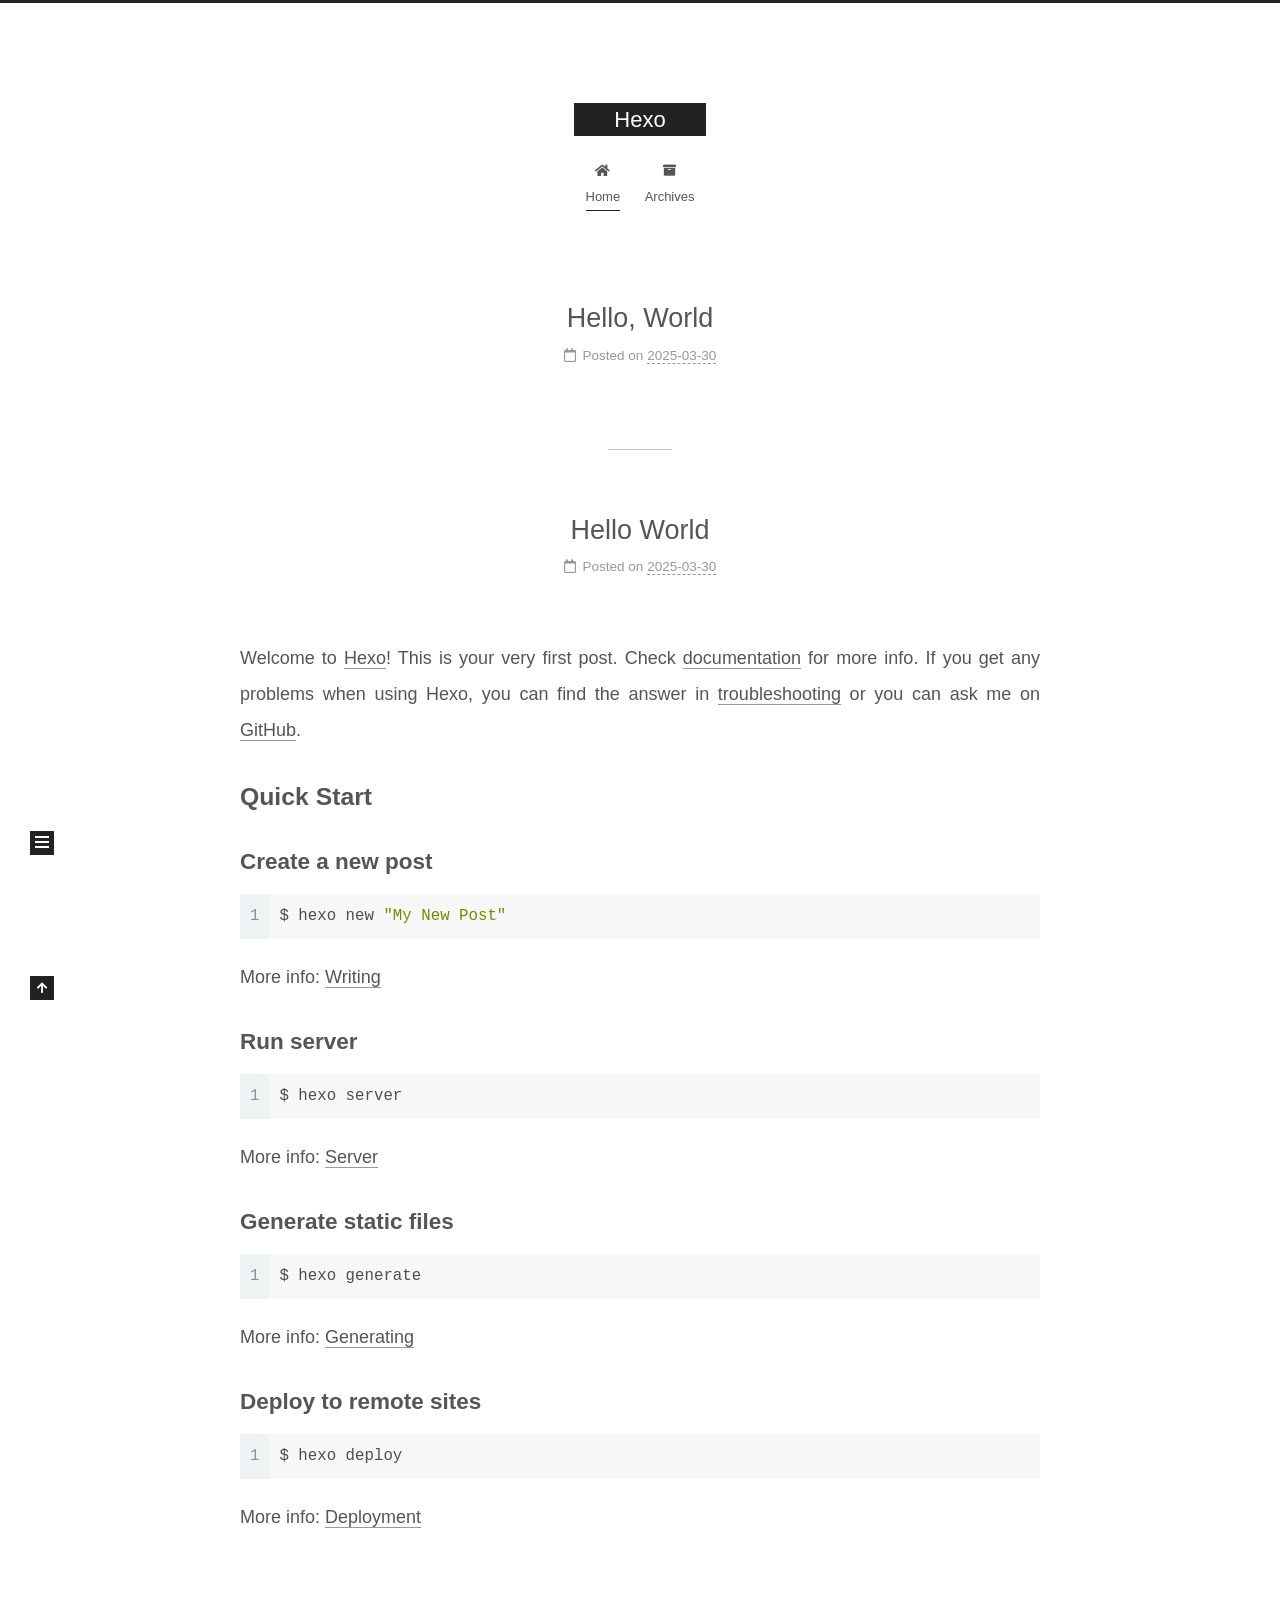
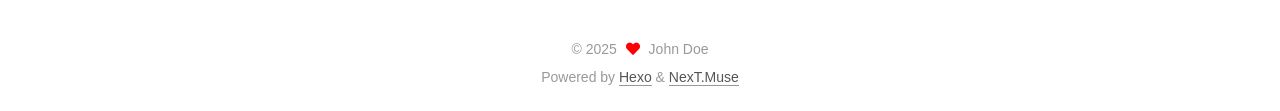
==== index.html @ 9339f8c7 "Site updated: 2025-03-30 21:09:48" ====
<!DOCTYPE html>
<html lang="en">
<head>
  <meta charset="UTF-8">
<meta name="viewport" content="width=device-width, initial-scale=1, maximum-scale=2">
<meta name="theme-color" content="#222">
<meta name="generator" content="Hexo 7.3.0">
  <link rel="apple-touch-icon" sizes="180x180" href="/images/apple-touch-icon-next.png">
  <link rel="icon" type="image/png" sizes="32x32" href="/images/favicon-32x32-next.png">
  <link rel="icon" type="image/png" sizes="16x16" href="/images/favicon-16x16-next.png">
  <link rel="mask-icon" href="/images/logo.svg" color="#222">

<link rel="stylesheet" href="/css/main.css">


<link rel="stylesheet" href="/lib/font-awesome/css/all.min.css">

<script id="hexo-configurations">
    var NexT = window.NexT || {};
    var CONFIG = {"hostname":"example.com","root":"/","scheme":"Muse","version":"7.8.0","exturl":false,"sidebar":{"position":"left","display":"post","padding":18,"offset":12,"onmobile":false},"copycode":{"enable":false,"show_result":false,"style":null},"back2top":{"enable":true,"sidebar":false,"scrollpercent":false},"bookmark":{"enable":false,"color":"#222","save":"auto"},"fancybox":false,"mediumzoom":false,"lazyload":false,"pangu":false,"comments":{"style":"tabs","active":null,"storage":true,"lazyload":false,"nav":null},"algolia":{"hits":{"per_page":10},"labels":{"input_placeholder":"Search for Posts","hits_empty":"We didn't find any results for the search: ${query}","hits_stats":"${hits} results found in ${time} ms"}},"localsearch":{"enable":false,"trigger":"auto","top_n_per_article":1,"unescape":false,"preload":false},"motion":{"enable":true,"async":false,"transition":{"post_block":"fadeIn","post_header":"slideDownIn","post_body":"slideDownIn","coll_header":"slideLeftIn","sidebar":"slideUpIn"}}};
  </script>

  <meta property="og:type" content="website">
<meta property="og:title" content="Hexo">
<meta property="og:url" content="http://example.com/index.html">
<meta property="og:site_name" content="Hexo">
<meta property="og:locale" content="en_US">
<meta property="article:author" content="John Doe">
<meta name="twitter:card" content="summary">

<link rel="canonical" href="http://example.com/">


<script id="page-configurations">
  // https://hexo.io/docs/variables.html
  CONFIG.page = {
    sidebar: "",
    isHome : true,
    isPost : false,
    lang   : 'en'
  };
</script>

  <title>Hexo</title>
  






  <noscript>
  <style>
  .use-motion .brand,
  .use-motion .menu-item,
  .sidebar-inner,
  .use-motion .post-block,
  .use-motion .pagination,
  .use-motion .comments,
  .use-motion .post-header,
  .use-motion .post-body,
  .use-motion .collection-header { opacity: initial; }

  .use-motion .site-title,
  .use-motion .site-subtitle {
    opacity: initial;
    top: initial;
  }

  .use-motion .logo-line-before i { left: initial; }
  .use-motion .logo-line-after i { right: initial; }
  </style>
</noscript>

</head>

<body itemscope itemtype="http://schema.org/WebPage">
  <div class="container use-motion">
    <div class="headband"></div>

    <header class="header" itemscope itemtype="http://schema.org/WPHeader">
      <div class="header-inner"><div class="site-brand-container">
  <div class="site-nav-toggle">
    <div class="toggle" aria-label="Toggle navigation bar">
      <span class="toggle-line toggle-line-first"></span>
      <span class="toggle-line toggle-line-middle"></span>
      <span class="toggle-line toggle-line-last"></span>
    </div>
  </div>

  <div class="site-meta">

    <a href="/" class="brand" rel="start">
      <span class="logo-line-before"><i></i></span>
      <h1 class="site-title">Hexo</h1>
      <span class="logo-line-after"><i></i></span>
    </a>
  </div>

  <div class="site-nav-right">
    <div class="toggle popup-trigger">
    </div>
  </div>
</div>




<nav class="site-nav">
  <ul id="menu" class="main-menu menu">
        <li class="menu-item menu-item-home">

    <a href="/" rel="section"><i class="fa fa-home fa-fw"></i>Home</a>

  </li>
        <li class="menu-item menu-item-archives">

    <a href="/archives/" rel="section"><i class="fa fa-archive fa-fw"></i>Archives</a>

  </li>
  </ul>
</nav>




</div>
    </header>

    
  <div class="back-to-top">
    <i class="fa fa-arrow-up"></i>
    <span>0%</span>
  </div>


    <main class="main">
      <div class="main-inner">
        <div class="content-wrap">
          

          <div class="content index posts-expand">
            
      
  
  
  <article itemscope itemtype="http://schema.org/Article" class="post-block" lang="en">
    <link itemprop="mainEntityOfPage" href="http://example.com/2025/03/30/Hello-World-0/">

    <span hidden itemprop="author" itemscope itemtype="http://schema.org/Person">
      <meta itemprop="image" content="/images/avatar.gif">
      <meta itemprop="name" content="John Doe">
      <meta itemprop="description" content="">
    </span>

    <span hidden itemprop="publisher" itemscope itemtype="http://schema.org/Organization">
      <meta itemprop="name" content="Hexo">
    </span>
      <header class="post-header">
        <h2 class="post-title" itemprop="name headline">
          
            <a href="/2025/03/30/Hello-World-0/" class="post-title-link" itemprop="url">Hello, World</a>
        </h2>

        <div class="post-meta">
            <span class="post-meta-item">
              <span class="post-meta-item-icon">
                <i class="far fa-calendar"></i>
              </span>
              <span class="post-meta-item-text">Posted on</span>

              <time title="Created: 2025-03-30 21:06:20" itemprop="dateCreated datePublished" datetime="2025-03-30T21:06:20+08:00">2025-03-30</time>
            </span>

          

        </div>
      </header>

    
    
    
    <div class="post-body" itemprop="articleBody">

      
          
      
    </div>

    
    
    
      <footer class="post-footer">
        <div class="post-eof"></div>
      </footer>
  </article>
  
  
  

      
  
  
  <article itemscope itemtype="http://schema.org/Article" class="post-block" lang="en">
    <link itemprop="mainEntityOfPage" href="http://example.com/2025/03/30/hello-world/">

    <span hidden itemprop="author" itemscope itemtype="http://schema.org/Person">
      <meta itemprop="image" content="/images/avatar.gif">
      <meta itemprop="name" content="John Doe">
      <meta itemprop="description" content="">
    </span>

    <span hidden itemprop="publisher" itemscope itemtype="http://schema.org/Organization">
      <meta itemprop="name" content="Hexo">
    </span>
      <header class="post-header">
        <h2 class="post-title" itemprop="name headline">
          
            <a href="/2025/03/30/hello-world/" class="post-title-link" itemprop="url">Hello World</a>
        </h2>

        <div class="post-meta">
            <span class="post-meta-item">
              <span class="post-meta-item-icon">
                <i class="far fa-calendar"></i>
              </span>
              <span class="post-meta-item-text">Posted on</span>

              <time title="Created: 2025-03-30 20:44:34" itemprop="dateCreated datePublished" datetime="2025-03-30T20:44:34+08:00">2025-03-30</time>
            </span>

          

        </div>
      </header>

    
    
    
    <div class="post-body" itemprop="articleBody">

      
          <p>Welcome to <a target="_blank" rel="noopener" href="https://hexo.io/">Hexo</a>! This is your very first post. Check <a target="_blank" rel="noopener" href="https://hexo.io/docs/">documentation</a> for more info. If you get any problems when using Hexo, you can find the answer in <a target="_blank" rel="noopener" href="https://hexo.io/docs/troubleshooting.html">troubleshooting</a> or you can ask me on <a target="_blank" rel="noopener" href="https://github.com/hexojs/hexo/issues">GitHub</a>.</p>
<h2 id="Quick-Start"><a href="#Quick-Start" class="headerlink" title="Quick Start"></a>Quick Start</h2><h3 id="Create-a-new-post"><a href="#Create-a-new-post" class="headerlink" title="Create a new post"></a>Create a new post</h3><figure class="highlight bash"><table><tr><td class="gutter"><pre><span class="line">1</span><br></pre></td><td class="code"><pre><span class="line">$ hexo new <span class="string">&quot;My New Post&quot;</span></span><br></pre></td></tr></table></figure>

<p>More info: <a target="_blank" rel="noopener" href="https://hexo.io/docs/writing.html">Writing</a></p>
<h3 id="Run-server"><a href="#Run-server" class="headerlink" title="Run server"></a>Run server</h3><figure class="highlight bash"><table><tr><td class="gutter"><pre><span class="line">1</span><br></pre></td><td class="code"><pre><span class="line">$ hexo server</span><br></pre></td></tr></table></figure>

<p>More info: <a target="_blank" rel="noopener" href="https://hexo.io/docs/server.html">Server</a></p>
<h3 id="Generate-static-files"><a href="#Generate-static-files" class="headerlink" title="Generate static files"></a>Generate static files</h3><figure class="highlight bash"><table><tr><td class="gutter"><pre><span class="line">1</span><br></pre></td><td class="code"><pre><span class="line">$ hexo generate</span><br></pre></td></tr></table></figure>

<p>More info: <a target="_blank" rel="noopener" href="https://hexo.io/docs/generating.html">Generating</a></p>
<h3 id="Deploy-to-remote-sites"><a href="#Deploy-to-remote-sites" class="headerlink" title="Deploy to remote sites"></a>Deploy to remote sites</h3><figure class="highlight bash"><table><tr><td class="gutter"><pre><span class="line">1</span><br></pre></td><td class="code"><pre><span class="line">$ hexo deploy</span><br></pre></td></tr></table></figure>

<p>More info: <a target="_blank" rel="noopener" href="https://hexo.io/docs/one-command-deployment.html">Deployment</a></p>

      
    </div>

    
    
    
      <footer class="post-footer">
        <div class="post-eof"></div>
      </footer>
  </article>
  
  
  


  



          </div>
          

<script>
  window.addEventListener('tabs:register', () => {
    let { activeClass } = CONFIG.comments;
    if (CONFIG.comments.storage) {
      activeClass = localStorage.getItem('comments_active') || activeClass;
    }
    if (activeClass) {
      let activeTab = document.querySelector(`a[href="#comment-${activeClass}"]`);
      if (activeTab) {
        activeTab.click();
      }
    }
  });
  if (CONFIG.comments.storage) {
    window.addEventListener('tabs:click', event => {
      if (!event.target.matches('.tabs-comment .tab-content .tab-pane')) return;
      let commentClass = event.target.classList[1];
      localStorage.setItem('comments_active', commentClass);
    });
  }
</script>

        </div>
          
  
  <div class="toggle sidebar-toggle">
    <span class="toggle-line toggle-line-first"></span>
    <span class="toggle-line toggle-line-middle"></span>
    <span class="toggle-line toggle-line-last"></span>
  </div>

  <aside class="sidebar">
    <div class="sidebar-inner">

      <ul class="sidebar-nav motion-element">
        <li class="sidebar-nav-toc">
          Table of Contents
        </li>
        <li class="sidebar-nav-overview">
          Overview
        </li>
      </ul>

      <!--noindex-->
      <div class="post-toc-wrap sidebar-panel">
      </div>
      <!--/noindex-->

      <div class="site-overview-wrap sidebar-panel">
        <div class="site-author motion-element" itemprop="author" itemscope itemtype="http://schema.org/Person">
  <p class="site-author-name" itemprop="name">John Doe</p>
  <div class="site-description" itemprop="description"></div>
</div>
<div class="site-state-wrap motion-element">
  <nav class="site-state">
      <div class="site-state-item site-state-posts">
          <a href="/archives/">
        
          <span class="site-state-item-count">2</span>
          <span class="site-state-item-name">posts</span>
        </a>
      </div>
  </nav>
</div>



      </div>

    </div>
  </aside>
  <div id="sidebar-dimmer"></div>


      </div>
    </main>

    <footer class="footer">
      <div class="footer-inner">
        

        

<div class="copyright">
  
  &copy; 
  <span itemprop="copyrightYear">2025</span>
  <span class="with-love">
    <i class="fa fa-heart"></i>
  </span>
  <span class="author" itemprop="copyrightHolder">John Doe</span>
</div>
  <div class="powered-by">Powered by <a href="https://hexo.io/" class="theme-link" rel="noopener" target="_blank">Hexo</a> & <a href="https://muse.theme-next.org/" class="theme-link" rel="noopener" target="_blank">NexT.Muse</a>
  </div>

        








      </div>
    </footer>
  </div>

  
  <script src="/lib/anime.min.js"></script>
  <script src="/lib/velocity/velocity.min.js"></script>
  <script src="/lib/velocity/velocity.ui.min.js"></script>

<script src="/js/utils.js"></script>

<script src="/js/motion.js"></script>


<script src="/js/schemes/muse.js"></script>


<script src="/js/next-boot.js"></script>




  















  

  

</body>
</html>
---- css/main.css ----
:root {
  --body-bg-color: #fff;
  --content-bg-color: #fff;
  --card-bg-color: #f5f5f5;
  --text-color: #555;
  --blockquote-color: #666;
  --link-color: #555;
  --link-hover-color: #222;
  --brand-color: #fff;
  --brand-hover-color: #fff;
  --table-row-odd-bg-color: #f9f9f9;
  --table-row-hover-bg-color: #f5f5f5;
  --menu-item-bg-color: #f5f5f5;
  --btn-default-bg: #222;
  --btn-default-color: #fff;
  --btn-default-border-color: #222;
  --btn-default-hover-bg: #fff;
  --btn-default-hover-color: #222;
  --btn-default-hover-border-color: #222;
}
html {
  line-height: 1.15; /* 1 */
  -webkit-text-size-adjust: 100%; /* 2 */
}
body {
  margin: 0;
}
main {
  display: block;
}
h1 {
  font-size: 2em;
  margin: 0.67em 0;
}
hr {
  box-sizing: content-box; /* 1 */
  height: 0; /* 1 */
  overflow: visible; /* 2 */
}
pre {
  font-family: monospace, monospace; /* 1 */
  font-size: 1em; /* 2 */
}
a {
  background: transparent;
}
abbr[title] {
  border-bottom: none; /* 1 */
  text-decoration: underline; /* 2 */
  text-decoration: underline dotted; /* 2 */
}
b,
strong {
  font-weight: bolder;
}
code,
kbd,
samp {
  font-family: monospace, monospace; /* 1 */
  font-size: 1em; /* 2 */
}
small {
  font-size: 80%;
}
sub,
sup {
  font-size: 75%;
  line-height: 0;
  position: relative;
  vertical-align: baseline;
}
sub {
  bottom: -0.25em;
}
sup {
  top: -0.5em;
}
img {
  border-style: none;
}
button,
input,
optgroup,
select,
textarea {
  font-family: inherit; /* 1 */
  font-size: 100%; /* 1 */
  line-height: 1.15; /* 1 */
  margin: 0; /* 2 */
}
button,
input {
/* 1 */
  overflow: visible;
}
button,
select {
/* 1 */
  text-transform: none;
}
button,
[type='button'],
[type='reset'],
[type='submit'] {
  -webkit-appearance: button;
}
button::-moz-focus-inner,
[type='button']::-moz-focus-inner,
[type='reset']::-moz-focus-inner,
[type='submit']::-moz-focus-inner {
  border-style: none;
  padding: 0;
}
button:-moz-focusring,
[type='button']:-moz-focusring,
[type='reset']:-moz-focusring,
[type='submit']:-moz-focusring {
  outline: 1px dotted ButtonText;
}
fieldset {
  padding: 0.35em 0.75em 0.625em;
}
legend {
  box-sizing: border-box; /* 1 */
  color: inherit; /* 2 */
  display: table; /* 1 */
  max-width: 100%; /* 1 */
  padding: 0; /* 3 */
  white-space: normal; /* 1 */
}
progress {
  vertical-align: baseline;
}
textarea {
  overflow: auto;
}
[type='checkbox'],
[type='radio'] {
  box-sizing: border-box; /* 1 */
  padding: 0; /* 2 */
}
[type='number']::-webkit-inner-spin-button,
[type='number']::-webkit-outer-spin-button {
  height: auto;
}
[type='search'] {
  outline-offset: -2px; /* 2 */
  -webkit-appearance: textfield; /* 1 */
}
[type='search']::-webkit-search-decoration {
  -webkit-appearance: none;
}
::-webkit-file-upload-button {
  font: inherit; /* 2 */
  -webkit-appearance: button; /* 1 */
}
details {
  display: block;
}
summary {
  display: list-item;
}
template {
  display: none;
}
[hidden] {
  display: none;
}
::selection {
  background: #262a30;
  color: #eee;
}
html,
body {
  height: 100%;
}
body {
  background: var(--body-bg-color);
  color: var(--text-color);
  font-family: 'Lato', "PingFang SC", "Microsoft YaHei", sans-serif;
  font-size: 1em;
  line-height: 2;
}
@media (max-width: 991px) {
  body {
    padding-left: 0 !important;
    padding-right: 0 !important;
  }
}
h1,
h2,
h3,
h4,
h5,
h6 {
  font-family: 'Lato', "PingFang SC", "Microsoft YaHei", sans-serif;
  font-weight: bold;
  line-height: 1.5;
  margin: 20px 0 15px;
}
h1 {
  font-size: 1.5em;
}
h2 {
  font-size: 1.375em;
}
h3 {
  font-size: 1.25em;
}
h4 {
  font-size: 1.125em;
}
h5 {
  font-size: 1em;
}
h6 {
  font-size: 0.875em;
}
p {
  margin: 0 0 20px 0;
}
a,
span.exturl {
  border-bottom: 1px solid #999;
  color: var(--link-color);
  outline: 0;
  text-decoration: none;
  overflow-wrap: break-word;
  word-wrap: break-word;
  cursor: pointer;
}
a:hover,
span.exturl:hover {
  border-bottom-color: var(--link-hover-color);
  color: var(--link-hover-color);
}
iframe,
img,
video {
  display: block;
  margin-left: auto;
  margin-right: auto;
  max-width: 100%;
}
hr {
  background-image: repeating-linear-gradient(-45deg, #ddd, #ddd 4px, transparent 4px, transparent 8px);
  border: 0;
  height: 3px;
  margin: 40px 0;
}
blockquote {
  border-left: 4px solid #ddd;
  color: var(--blockquote-color);
  margin: 0;
  padding: 0 15px;
}
blockquote cite::before {
  content: '-';
  padding: 0 5px;
}
dt {
  font-weight: bold;
}
dd {
  margin: 0;
  padding: 0;
}
kbd {
  background-color: #f5f5f5;
  background-image: linear-gradient(#eee, #fff, #eee);
  border: 1px solid #ccc;
  border-radius: 0.2em;
  box-shadow: 0.1em 0.1em 0.2em rgba(0,0,0,0.1);
  color: #555;
  font-family: inherit;
  padding: 0.1em 0.3em;
  white-space: nowrap;
}
.table-container {
  overflow: auto;
}
table {
  border-collapse: collapse;
  border-spacing: 0;
  font-size: 0.875em;
  margin: 0 0 20px 0;
  width: 100%;
}
tbody tr:nth-of-type(odd) {
  background: var(--table-row-odd-bg-color);
}
tbody tr:hover {
  background: var(--table-row-hover-bg-color);
}
caption,
th,
td {
  font-weight: normal;
  padding: 8px;
  vertical-align: middle;
}
th,
td {
  border: 1px solid #ddd;
  border-bottom: 3px solid #ddd;
}
th {
  font-weight: 700;
  padding-bottom: 10px;
}
td {
  border-bottom-width: 1px;
}
.btn {
  background: var(--btn-default-bg);
  border: 2px solid var(--btn-default-border-color);
  border-radius: 0;
  color: var(--btn-default-color);
  display: inline-block;
  font-size: 0.875em;
  line-height: 2;
  padding: 0 20px;
  text-decoration: none;
  transition-property: background-color;
  transition-delay: 0s;
  transition-duration: 0.2s;
  transition-timing-function: ease-in-out;
}
.btn:hover {
  background: var(--btn-default-hover-bg);
  border-color: var(--btn-default-hover-border-color);
  color: var(--btn-default-hover-color);
}
.btn + .btn {
  margin: 0 0 8px 8px;
}
.btn .fa-fw {
  text-align: left;
  width: 1.285714285714286em;
}
.toggle {
  line-height: 0;
}
.toggle .toggle-line {
  background: #fff;
  display: inline-block;
  height: 2px;
  left: 0;
  position: relative;
  top: 0;
  transition: all 0.4s;
  vertical-align: top;
  width: 100%;
}
.toggle .toggle-line:not(:first-child) {
  margin-top: 3px;
}
.toggle.toggle-arrow .toggle-line-first {
  left: 50%;
  top: 2px;
  transform: rotate(45deg);
  width: 50%;
}
.toggle.toggle-arrow .toggle-line-middle {
  left: 2px;
  width: 90%;
}
.toggle.toggle-arrow .toggle-line-last {
  left: 50%;
  top: -2px;
  transform: rotate(-45deg);
  width: 50%;
}
.toggle.toggle-close .toggle-line-first {
  transform: rotate(-45deg);
  top: 5px;
}
.toggle.toggle-close .toggle-line-middle {
  opacity: 0;
}
.toggle.toggle-close .toggle-line-last {
  transform: rotate(45deg);
  top: -5px;
}
.highlight,
pre {
  background: #f7f7f7;
  color: #4d4d4c;
  line-height: 1.6;
  margin: 0 auto 20px;
}
pre,
code {
  font-family: consolas, Menlo, monospace, "PingFang SC", "Microsoft YaHei";
}
code {
  background: #eee;
  border-radius: 3px;
  color: #555;
  padding: 2px 4px;
  overflow-wrap: break-word;
  word-wrap: break-word;
}
.highlight *::selection {
  background: #d6d6d6;
}
.highlight pre {
  border: 0;
  margin: 0;
  padding: 10px 0;
}
.highlight table {
  border: 0;
  margin: 0;
  width: auto;
}
.highlight td {
  border: 0;
  padding: 0;
}
.highlight figcaption {
  background: #eff2f3;
  color: #4d4d4c;
  display: flex;
  font-size: 0.875em;
  justify-content: space-between;
  line-height: 1.2;
  padding: 0.5em;
}
.highlight figcaption a {
  color: #4d4d4c;
}
.highlight figcaption a:hover {
  border-bottom-color: #4d4d4c;
}
.highlight .gutter {
  -moz-user-select: none;
  -ms-user-select: none;
  -webkit-user-select: none;
  user-select: none;
}
.highlight .gutter pre {
  background: #eff2f3;
  color: #869194;
  padding-left: 10px;
  padding-right: 10px;
  text-align: right;
}
.highlight .code pre {
  background: #f7f7f7;
  padding-left: 10px;
  width: 100%;
}
.gist table {
  width: auto;
}
.gist table td {
  border: 0;
}
pre {
  overflow: auto;
  padding: 10px;
}
pre code {
  background: none;
  color: #4d4d4c;
  font-size: 0.875em;
  padding: 0;
  text-shadow: none;
}
pre .deletion {
  background: #fdd;
}
pre .addition {
  background: #dfd;
}
pre .meta {
  color: #eab700;
  -moz-user-select: none;
  -ms-user-select: none;
  -webkit-user-select: none;
  user-select: none;
}
pre .comment {
  color: #8e908c;
}
pre .variable,
pre .attribute,
pre .tag,
pre .name,
pre .regexp,
pre .ruby .constant,
pre .xml .tag .title,
pre .xml .pi,
pre .xml .doctype,
pre .html .doctype,
pre .css .id,
pre .css .class,
pre .css .pseudo {
  color: #c82829;
}
pre .number,
pre .preprocessor,
pre .built_in,
pre .builtin-name,
pre .literal,
pre .params,
pre .constant,
pre .command {
  color: #f5871f;
}
pre .ruby .class .title,
pre .css .rules .attribute,
pre .string,
pre .symbol,
pre .value,
pre .inheritance,
pre .header,
pre .ruby .symbol,
pre .xml .cdata,
pre .special,
pre .formula {
  color: #718c00;
}
pre .title,
pre .css .hexcolor {
  color: #3e999f;
}
pre .function,
pre .python .decorator,
pre .python .title,
pre .ruby .function .title,
pre .ruby .title .keyword,
pre .perl .sub,
pre .javascript .title,
pre .coffeescript .title {
  color: #4271ae;
}
pre .keyword,
pre .javascript .function {
  color: #8959a8;
}
.blockquote-center {
  border-left: none;
  margin: 40px 0;
  padding: 0;
  position: relative;
  text-align: center;
}
.blockquote-center .fa {
  display: block;
  opacity: 0.6;
  position: absolute;
  width: 100%;
}
.blockquote-center .fa-quote-left {
  border-top: 1px solid #ccc;
  text-align: left;
  top: -20px;
}
.blockquote-center .fa-quote-right {
  border-bottom: 1px solid #ccc;
  text-align: right;
  bottom: -20px;
}
.blockquote-center p,
.blockquote-center div {
  text-align: center;
}
.post-body .group-picture img {
  margin: 0 auto;
  padding: 0 3px;
}
.group-picture-row {
  margin-bottom: 6px;
  overflow: hidden;
}
.group-picture-column {
  float: left;
  margin-bottom: 10px;
}
.post-body .label {
  color: #555;
  display: inline;
  padding: 0 2px;
}
.post-body .label.default {
  background: #f0f0f0;
}
.post-body .label.primary {
  background: #efe6f7;
}
.post-body .label.info {
  background: #e5f2f8;
}
.post-body .label.success {
  background: #e7f4e9;
}
.post-body .label.warning {
  background: #fcf6e1;
}
.post-body .label.danger {
  background: #fae8eb;
}
.post-body .tabs {
  margin-bottom: 20px;
}
.post-body .tabs,
.tabs-comment {
  display: block;
  padding-top: 10px;
  position: relative;
}
.post-body .tabs ul.nav-tabs,
.tabs-comment ul.nav-tabs {
  display: flex;
  flex-wrap: wrap;
  margin: 0;
  margin-bottom: -1px;
  padding: 0;
}
@media (max-width: 413px) {
  .post-body .tabs ul.nav-tabs,
  .tabs-comment ul.nav-tabs {
    display: block;
    margin-bottom: 5px;
  }
}
.post-body .tabs ul.nav-tabs li.tab,
.tabs-comment ul.nav-tabs li.tab {
  border-bottom: 1px solid #ddd;
  border-left: 1px solid transparent;
  border-right: 1px solid transparent;
  border-top: 3px solid transparent;
  flex-grow: 1;
  list-style-type: none;
  border-radius: 0 0 0 0;
}
@media (max-width: 413px) {
  .post-body .tabs ul.nav-tabs li.tab,
  .tabs-comment ul.nav-tabs li.tab {
    border-bottom: 1px solid transparent;
    border-left: 3px solid transparent;
    border-right: 1px solid transparent;
    border-top: 1px solid transparent;
  }
}
@media (max-width: 413px) {
  .post-body .tabs ul.nav-tabs li.tab,
  .tabs-comment ul.nav-tabs li.tab {
    border-radius: 0;
  }
}
.post-body .tabs ul.nav-tabs li.tab a,
.tabs-comment ul.nav-tabs li.tab a {
  border-bottom: initial;
  display: block;
  line-height: 1.8;
  outline: 0;
  padding: 0.25em 0.75em;
  text-align: center;
  transition-delay: 0s;
  transition-duration: 0.2s;
  transition-timing-function: ease-out;
}
.post-body .tabs ul.nav-tabs li.tab a i,
.tabs-comment ul.nav-tabs li.tab a i {
  width: 1.285714285714286em;
}
.post-body .tabs ul.nav-tabs li.tab.active,
.tabs-comment ul.nav-tabs li.tab.active {
  border-bottom: 1px solid transparent;
  border-left: 1px solid #ddd;
  border-right: 1px solid #ddd;
  border-top: 3px solid #fc6423;
}
@media (max-width: 413px) {
  .post-body .tabs ul.nav-tabs li.tab.active,
  .tabs-comment ul.nav-tabs li.tab.active {
    border-bottom: 1px solid #ddd;
    border-left: 3px solid #fc6423;
    border-right: 1px solid #ddd;
    border-top: 1px solid #ddd;
  }
}
.post-body .tabs ul.nav-tabs li.tab.active a,
.tabs-comment ul.nav-tabs li.tab.active a {
  color: var(--link-color);
  cursor: default;
}
.post-body .tabs .tab-content .tab-pane,
.tabs-comment .tab-content .tab-pane {
  border: 1px solid #ddd;
  border-top: 0;
  padding: 20px 20px 0 20px;
  border-radius: 0;
}
.post-body .tabs .tab-content .tab-pane:not(.active),
.tabs-comment .tab-content .tab-pane:not(.active) {
  display: none;
}
.post-body .tabs .tab-content .tab-pane.active,
.tabs-comment .tab-content .tab-pane.active {
  display: block;
}
.post-body .tabs .tab-content .tab-pane.active:nth-of-type(1),
.tabs-comment .tab-content .tab-pane.active:nth-of-type(1) {
  border-radius: 0 0 0 0;
}
@media (max-width: 413px) {
  .post-body .tabs .tab-content .tab-pane.active:nth-of-type(1),
  .tabs-comment .tab-content .tab-pane.active:nth-of-type(1) {
    border-radius: 0;
  }
}
.post-body .note {
  border-radius: 3px;
  margin-bottom: 20px;
  padding: 1em;
  position: relative;
  border: 1px solid #eee;
  border-left-width: 5px;
}
.post-body .note h2,
.post-body .note h3,
.post-body .note h4,
.post-body .note h5,
.post-body .note h6 {
  margin-top: 0;
  border-bottom: initial;
  margin-bottom: 0;
  padding-top: 0;
}
.post-body .note p:first-child,
.post-body .note ul:first-child,
.post-body .note ol:first-child,
.post-body .note table:first-child,
.post-body .note pre:first-child,
.post-body .note blockquote:first-child,
.post-body .note img:first-child {
  margin-top: 0;
}
.post-body .note p:last-child,
.post-body .note ul:last-child,
.post-body .note ol:last-child,
.post-body .note table:last-child,
.post-body .note pre:last-child,
.post-body .note blockquote:last-child,
.post-body .note img:last-child {
  margin-bottom: 0;
}
.post-body .note.default {
  border-left-color: #777;
}
.post-body .note.default h2,
.post-body .note.default h3,
.post-body .note.default h4,
.post-body .note.default h5,
.post-body .note.default h6 {
  color: #777;
}
.post-body .note.primary {
  border-left-color: #6f42c1;
}
.post-body .note.primary h2,
.post-body .note.primary h3,
.post-body .note.primary h4,
.post-body .note.primary h5,
.post-body .note.primary h6 {
  color: #6f42c1;
}
.post-body .note.info {
  border-left-color: #428bca;
}
.post-body .note.info h2,
.post-body .note.info h3,
.post-body .note.info h4,
.post-body .note.info h5,
.post-body .note.info h6 {
  color: #428bca;
}
.post-body .note.success {
  border-left-color: #5cb85c;
}
.post-body .note.success h2,
.post-body .note.success h3,
.post-body .note.success h4,
.post-body .note.success h5,
.post-body .note.success h6 {
  color: #5cb85c;
}
.post-body .note.warning {
  border-left-color: #f0ad4e;
}
.post-body .note.warning h2,
.post-body .note.warning h3,
.post-body .note.warning h4,
.post-body .note.warning h5,
.post-body .note.warning h6 {
  color: #f0ad4e;
}
.post-body .note.danger {
  border-left-color: #d9534f;
}
.post-body .note.danger h2,
.post-body .note.danger h3,
.post-body .note.danger h4,
.post-body .note.danger h5,
.post-body .note.danger h6 {
  color: #d9534f;
}
.pagination .prev,
.pagination .next,
.pagination .page-number,
.pagination .space {
  display: inline-block;
  margin: 0 10px;
  padding: 0 11px;
  position: relative;
  top: -1px;
}
@media (max-width: 767px) {
  .pagination .prev,
  .pagination .next,
  .pagination .page-number,
  .pagination .space {
    margin: 0 5px;
  }
}
.pagination {
  border-top: 1px solid #eee;
  margin: 120px 0 0;
  text-align: center;
}
.pagination .prev,
.pagination .next,
.pagination .page-number {
  border-bottom: 0;
  border-top: 1px solid #eee;
  transition-property: border-color;
  transition-delay: 0s;
  transition-duration: 0.2s;
  transition-timing-function: ease-in-out;
}
.pagination .prev:hover,
.pagination .next:hover,
.pagination .page-number:hover {
  border-top-color: #222;
}
.pagination .space {
  margin: 0;
  padding: 0;
}
.pagination .prev {
  margin-left: 0;
}
.pagination .next {
  margin-right: 0;
}
.pagination .page-number.current {
  background: #ccc;
  border-top-color: #ccc;
  color: #fff;
}
@media (max-width: 767px) {
  .pagination {
    border-top: none;
  }
  .pagination .prev,
  .pagination .next,
  .pagination .page-number {
    border-bottom: 1px solid #eee;
    border-top: 0;
    margin-bottom: 10px;
    padding: 0 10px;
  }
  .pagination .prev:hover,
  .pagination .next:hover,
  .pagination .page-number:hover {
    border-bottom-color: #222;
  }
}
.comments {
  margin-top: 60px;
  overflow: hidden;
}
.comment-button-group {
  display: flex;
  flex-wrap: wrap-reverse;
  justify-content: center;
  margin: 1em 0;
}
.comment-button-group .comment-button {
  margin: 0.1em 0.2em;
}
.comment-button-group .comment-button.active {
  background: var(--btn-default-hover-bg);
  border-color: var(--btn-default-hover-border-color);
  color: var(--btn-default-hover-color);
}
.comment-position {
  display: none;
}
.comment-position.active {
  display: block;
}
.tabs-comment {
  background: var(--content-bg-color);
  margin-top: 4em;
  padding-top: 0;
}
.tabs-comment .comments {
  border: 0;
  box-shadow: none;
  margin-top: 0;
  padding-top: 0;
}
.container {
  min-height: 100%;
  position: relative;
}
.main-inner {
  margin: 0 auto;
  width: 700px;
}
@media (min-width: 1200px) {
  .main-inner {
    width: 800px;
  }
}
@media (min-width: 1600px) {
  .main-inner {
    width: 900px;
  }
}
@media (max-width: 767px) {
  .content-wrap {
    padding: 0 20px;
  }
}
.header {
  background: transparent;
}
.header-inner {
  margin: 0 auto;
  width: 700px;
}
@media (min-width: 1200px) {
  .header-inner {
    width: 800px;
  }
}
@media (min-width: 1600px) {
  .header-inner {
    width: 900px;
  }
}
.site-brand-container {
  display: flex;
  flex-shrink: 0;
  padding: 0 10px;
}
.headband {
  background: #222;
  height: 3px;
}
.site-meta {
  flex-grow: 1;
  text-align: center;
}
@media (max-width: 767px) {
  .site-meta {
    text-align: center;
  }
}
.brand {
  border-bottom: none;
  color: var(--brand-color);
  display: inline-block;
  line-height: 1.375em;
  padding: 0 40px;
  position: relative;
}
.brand:hover {
  color: var(--brand-hover-color);
}
.site-title {
  font-family: 'Lato', "PingFang SC", "Microsoft YaHei", sans-serif;
  font-size: 1.375em;
  font-weight: normal;
  margin: 0;
}
.site-subtitle {
  color: #999;
  font-size: 0.8125em;
  margin: 10px 0;
}
.use-motion .brand {
  opacity: 0;
}
.use-motion .site-title,
.use-motion .site-subtitle,
.use-motion .custom-logo-image {
  opacity: 0;
  position: relative;
  top: -10px;
}
.site-nav-toggle,
.site-nav-right {
  display: none;
}
@media (max-width: 767px) {
  .site-nav-toggle,
  .site-nav-right {
    display: flex;
    flex-direction: column;
    justify-content: center;
  }
}
.site-nav-toggle .toggle,
.site-nav-right .toggle {
  color: var(--text-color);
  padding: 10px;
  width: 22px;
}
.site-nav-toggle .toggle .toggle-line,
.site-nav-right .toggle .toggle-line {
  background: var(--text-color);
  border-radius: 1px;
}
.site-nav {
  display: block;
}
@media (max-width: 767px) {
  .site-nav {
    clear: both;
    display: none;
  }
}
.site-nav.site-nav-on {
  display: block;
}
.menu {
  margin-top: 20px;
  padding-left: 0;
  text-align: center;
}
.menu-item {
  display: inline-block;
  list-style: none;
  margin: 0 10px;
}
@media (max-width: 767px) {
  .menu-item {
    display: block;
    margin-top: 10px;
  }
  .menu-item.menu-item-search {
    display: none;
  }
}
.menu-item a,
.menu-item span.exturl {
  border-bottom: 0;
  display: block;
  font-size: 0.8125em;
  transition-property: border-color;
  transition-delay: 0s;
  transition-duration: 0.2s;
  transition-timing-function: ease-in-out;
}
@media (hover: none) {
  .menu-item a:hover,
  .menu-item span.exturl:hover {
    border-bottom-color: transparent !important;
  }
}
.menu-item .fa,
.menu-item .fab,
.menu-item .far,
.menu-item .fas {
  margin-right: 8px;
}
.menu-item .badge {
  display: inline-block;
  font-weight: bold;
  line-height: 1;
  margin-left: 0.35em;
  margin-top: 0.35em;
  text-align: center;
  white-space: nowrap;
}
@media (max-width: 767px) {
  .menu-item .badge {
    float: right;
    margin-left: 0;
  }
}
.menu-item-active a,
.menu .menu-item a:hover,
.menu .menu-item span.exturl:hover {
  background: var(--menu-item-bg-color);
}
.use-motion .menu-item {
  opacity: 0;
}
.sidebar {
  background: #222;
  bottom: 0;
  box-shadow: inset 0 2px 6px #000;
  position: fixed;
  top: 0;
}
@media (max-width: 991px) {
  .sidebar {
    display: none;
  }
}
.sidebar-inner {
  color: #999;
  padding: 18px 10px;
  text-align: center;
}
.cc-license {
  margin-top: 10px;
  text-align: center;
}
.cc-license .cc-opacity {
  border-bottom: none;
  opacity: 0.7;
}
.cc-license .cc-opacity:hover {
  opacity: 0.9;
}
.cc-license img {
  display: inline-block;
}
.site-author-image {
  border: 2px solid #333;
  display: block;
  margin: 0 auto;
  max-width: 96px;
  padding: 2px;
}
.site-author-name {
  color: #f5f5f5;
  font-weight: normal;
  margin: 5px 0 0;
  text-align: center;
}
.site-description {
  color: #999;
  font-size: 1em;
  margin-top: 5px;
  text-align: center;
}
.links-of-author {
  margin-top: 15px;
}
.links-of-author a,
.links-of-author span.exturl {
  border-bottom-color: #555;
  display: inline-block;
  font-size: 0.8125em;
  margin-bottom: 10px;
  margin-right: 10px;
  vertical-align: middle;
}
.links-of-author a::before,
.links-of-author span.exturl::before {
  background: #954073;
  border-radius: 50%;
  content: ' ';
  display: inline-block;
  height: 4px;
  margin-right: 3px;
  vertical-align: middle;
  width: 4px;
}
.sidebar-button {
  margin-top: 15px;
}
.sidebar-button a {
  border: 1px solid #fc6423;
  border-radius: 4px;
  color: #fc6423;
  display: inline-block;
  padding: 0 15px;
}
.sidebar-button a .fa,
.sidebar-button a .fab,
.sidebar-button a .far,
.sidebar-button a .fas {
  margin-right: 5px;
}
.sidebar-button a:hover {
  background: #fc6423;
  border: 1px solid #fc6423;
  color: #fff;
}
.sidebar-button a:hover .fa,
.sidebar-button a:hover .fab,
.sidebar-button a:hover .far,
.sidebar-button a:hover .fas {
  color: #fff;
}
.links-of-blogroll {
  font-size: 0.8125em;
  margin-top: 10px;
}
.links-of-blogroll-title {
  font-size: 0.875em;
  font-weight: 600;
  margin-top: 0;
}
.links-of-blogroll-list {
  list-style: none;
  margin: 0;
  padding: 0;
}
#sidebar-dimmer {
  display: none;
}
@media (max-width: 767px) {
  #sidebar-dimmer {
    background: #000;
    display: block;
    height: 100%;
    left: 100%;
    opacity: 0;
    position: fixed;
    top: 0;
    width: 100%;
    z-index: 1100;
  }
  .sidebar-active + #sidebar-dimmer {
    opacity: 0.7;
    transform: translateX(-100%);
    transition: opacity 0.5s;
  }
}
.sidebar-nav {
  margin: 0;
  padding-bottom: 20px;
  padding-left: 0;
}
.sidebar-nav li {
  border-bottom: 1px solid transparent;
  color: #666;
  cursor: pointer;
  display: inline-block;
  font-size: 0.875em;
}
.sidebar-nav li.sidebar-nav-overview {
  margin-left: 10px;
}
.sidebar-nav li:hover {
  color: #f5f5f5;
}
.sidebar-nav .sidebar-nav-active {
  border-bottom-color: #87daff;
  color: #87daff;
}
.sidebar-nav .sidebar-nav-active:hover {
  color: #87daff;
}
.sidebar-panel {
  display: none;
  overflow-x: hidden;
  overflow-y: auto;
}
.sidebar-panel-active {
  display: block;
}
.sidebar-toggle {
  background: #222;
  bottom: 45px;
  cursor: pointer;
  height: 14px;
  left: 30px;
  padding: 5px;
  position: fixed;
  width: 14px;
  z-index: 1300;
}
@media (max-width: 991px) {
  .sidebar-toggle {
    left: 20px;
    opacity: 0.8;
    display: none;
  }
}
.sidebar-toggle:hover .toggle-line {
  background: #87daff;
}
.post-toc {
  font-size: 0.875em;
}
.post-toc ol {
  list-style: none;
  margin: 0;
  padding: 0 2px 5px 10px;
  text-align: left;
}
.post-toc ol > ol {
  padding-left: 0;
}
.post-toc ol a {
  transition-property: all;
  transition-delay: 0s;
  transition-duration: 0.2s;
  transition-timing-function: ease-in-out;
}
.post-toc .nav-item {
  line-height: 1.8;
  overflow: hidden;
  text-overflow: ellipsis;
  white-space: nowrap;
}
.post-toc .nav .nav-child {
  display: none;
}
.post-toc .nav .active > .nav-child {
  display: block;
}
.post-toc .nav .active-current > .nav-child {
  display: block;
}
.post-toc .nav .active-current > .nav-child > .nav-item {
  display: block;
}
.post-toc .nav .active > a {
  border-bottom-color: #87daff;
  color: #87daff;
}
.post-toc .nav .active-current > a {
  color: #87daff;
}
.post-toc .nav .active-current > a:hover {
  color: #87daff;
}
.site-state {
  display: flex;
  justify-content: center;
  line-height: 1.4;
  margin-top: 10px;
  overflow: hidden;
  text-align: center;
  white-space: nowrap;
}
.site-state-item {
  padding: 0 15px;
}
.site-state-item:not(:first-child) {
  border-left: 1px solid #333;
}
.site-state-item a {
  border-bottom: none;
}
.site-state-item-count {
  display: block;
  font-size: 1.25em;
  font-weight: 600;
  text-align: center;
}
.site-state-item-name {
  color: inherit;
  font-size: 0.875em;
}
.footer {
  color: #999;
  font-size: 0.875em;
  padding: 20px 0;
}
.footer.footer-fixed {
  bottom: 0;
  left: 0;
  position: absolute;
  right: 0;
}
.footer-inner {
  box-sizing: border-box;
  margin: 0 auto;
  text-align: center;
  width: 700px;
}
@media (min-width: 1200px) {
  .footer-inner {
    width: 800px;
  }
}
@media (min-width: 1600px) {
  .footer-inner {
    width: 900px;
  }
}
.languages {
  display: inline-block;
  font-size: 1.125em;
  position: relative;
}
.languages .lang-select-label span {
  margin: 0 0.5em;
}
.languages .lang-select {
  height: 100%;
  left: 0;
  opacity: 0;
  position: absolute;
  top: 0;
  width: 100%;
}
.with-love {
  color: #ff0000;
  display: inline-block;
  margin: 0 5px;
}
.powered-by,
.theme-info {
  display: inline-block;
}
@-moz-keyframes iconAnimate {
  0%, 100% {
    transform: scale(1);
  }
  10%, 30% {
    transform: scale(0.9);
  }
  20%, 40%, 60%, 80% {
    transform: scale(1.1);
  }
  50%, 70% {
    transform: scale(1.1);
  }
}
@-webkit-keyframes iconAnimate {
  0%, 100% {
    transform: scale(1);
  }
  10%, 30% {
    transform: scale(0.9);
  }
  20%, 40%, 60%, 80% {
    transform: scale(1.1);
  }
  50%, 70% {
    transform: scale(1.1);
  }
}
@-o-keyframes iconAnimate {
  0%, 100% {
    transform: scale(1);
  }
  10%, 30% {
    transform: scale(0.9);
  }
  20%, 40%, 60%, 80% {
    transform: scale(1.1);
  }
  50%, 70% {
    transform: scale(1.1);
  }
}
@keyframes iconAnimate {
  0%, 100% {
    transform: scale(1);
  }
  10%, 30% {
    transform: scale(0.9);
  }
  20%, 40%, 60%, 80% {
    transform: scale(1.1);
  }
  50%, 70% {
    transform: scale(1.1);
  }
}
.back-to-top {
  font-size: 12px;
  text-align: center;
  transition-delay: 0s;
  transition-duration: 0.2s;
  transition-timing-function: ease-in-out;
}
.back-to-top {
  background: #222;
  bottom: -100px;
  box-sizing: border-box;
  color: #fff;
  cursor: pointer;
  left: 30px;
  opacity: 1;
  padding: 0 6px;
  position: fixed;
  transition-property: bottom;
  z-index: 1300;
  width: 24px;
}
.back-to-top span {
  display: none;
}
.back-to-top:hover {
  color: #87daff;
}
.back-to-top.back-to-top-on {
  bottom: 19px;
}
@media (max-width: 991px) {
  .back-to-top {
    left: 20px;
    opacity: 0.8;
  }
}
.post-body {
  font-family: 'Lato', "PingFang SC", "Microsoft YaHei", sans-serif;
  overflow-wrap: break-word;
  word-wrap: break-word;
}
@media (min-width: 1200px) {
  .post-body {
    font-size: 1.125em;
  }
}
.post-body .exturl .fa {
  font-size: 0.875em;
  margin-left: 4px;
}
.post-body .image-caption,
.post-body .figure .caption {
  color: #999;
  font-size: 0.875em;
  font-weight: bold;
  line-height: 1;
  margin: -20px auto 15px;
  text-align: center;
}
.post-sticky-flag {
  display: inline-block;
  transform: rotate(30deg);
}
.post-button {
  margin-top: 40px;
  text-align: center;
}
.use-motion .post-block,
.use-motion .pagination,
.use-motion .comments {
  opacity: 0;
}
.use-motion .post-header {
  opacity: 0;
}
.use-motion .post-body {
  opacity: 0;
}
.use-motion .collection-header {
  opacity: 0;
}
.posts-collapse {
  margin-left: 35px;
  position: relative;
}
@media (max-width: 767px) {
  .posts-collapse {
    margin-left: 0px;
    margin-right: 0px;
  }
}
.posts-collapse .collection-title {
  font-size: 1.125em;
  position: relative;
}
.posts-collapse .collection-title::before {
  background: #999;
  border: 1px solid #fff;
  border-radius: 50%;
  content: ' ';
  height: 10px;
  left: 0;
  margin-left: -6px;
  margin-top: -4px;
  position: absolute;
  top: 50%;
  width: 10px;
}
.posts-collapse .collection-year {
  font-size: 1.5em;
  font-weight: bold;
  margin: 60px 0;
  position: relative;
}
.posts-collapse .collection-year::before {
  background: #bbb;
  border-radius: 50%;
  content: ' ';
  height: 8px;
  left: 0;
  margin-left: -4px;
  margin-top: -4px;
  position: absolute;
  top: 50%;
  width: 8px;
}
.posts-collapse .collection-header {
  display: block;
  margin: 0 0 0 20px;
}
.posts-collapse .collection-header small {
  color: #bbb;
  margin-left: 5px;
}
.posts-collapse .post-header {
  border-bottom: 1px dashed #ccc;
  margin: 30px 0;
  padding-left: 15px;
  position: relative;
  transition-property: border;
  transition-delay: 0s;
  transition-duration: 0.2s;
  transition-timing-function: ease-in-out;
}
.posts-collapse .post-header::before {
  background: #bbb;
  border: 1px solid #fff;
  border-radius: 50%;
  content: ' ';
  height: 6px;
  left: 0;
  margin-left: -4px;
  position: absolute;
  top: 0.75em;
  transition-property: background;
  width: 6px;
  transition-delay: 0s;
  transition-duration: 0.2s;
  transition-timing-function: ease-in-out;
}
.posts-collapse .post-header:hover {
  border-bottom-color: #666;
}
.posts-collapse .post-header:hover::before {
  background: #222;
}
.posts-collapse .post-meta {
  display: inline;
  font-size: 0.75em;
  margin-right: 10px;
}
.posts-collapse .post-title {
  display: inline;
}
.posts-collapse .post-title a,
.posts-collapse .post-title span.exturl {
  border-bottom: none;
  color: var(--link-color);
}
.posts-collapse .post-title .fa-external-link-alt {
  font-size: 0.875em;
  margin-left: 5px;
}
.posts-collapse::before {
  background: #f5f5f5;
  content: ' ';
  height: 100%;
  left: 0;
  margin-left: -2px;
  position: absolute;
  top: 1.25em;
  width: 4px;
}
.post-eof {
  background: #ccc;
  height: 1px;
  margin: 80px auto 60px;
  text-align: center;
  width: 8%;
}
.post-block:last-of-type .post-eof {
  display: none;
}
.content {
  padding-top: 40px;
}
@media (min-width: 992px) {
  .post-body {
    text-align: justify;
  }
}
@media (max-width: 991px) {
  .post-body {
    text-align: justify;
  }
}
.post-body h1,
.post-body h2,
.post-body h3,
.post-body h4,
.post-body h5,
.post-body h6 {
  padding-top: 10px;
}
.post-body h1 .header-anchor,
.post-body h2 .header-anchor,
.post-body h3 .header-anchor,
.post-body h4 .header-anchor,
.post-body h5 .header-anchor,
.post-body h6 .header-anchor {
  border-bottom-style: none;
  color: #ccc;
  float: right;
  margin-left: 10px;
  visibility: hidden;
}
.post-body h1 .header-anchor:hover,
.post-body h2 .header-anchor:hover,
.post-body h3 .header-anchor:hover,
.post-body h4 .header-anchor:hover,
.post-body h5 .header-anchor:hover,
.post-body h6 .header-anchor:hover {
  color: inherit;
}
.post-body h1:hover .header-anchor,
.post-body h2:hover .header-anchor,
.post-body h3:hover .header-anchor,
.post-body h4:hover .header-anchor,
.post-body h5:hover .header-anchor,
.post-body h6:hover .header-anchor {
  visibility: visible;
}
.post-body iframe,
.post-body img,
.post-body video {
  margin-bottom: 20px;
}
.post-body .video-container {
  height: 0;
  margin-bottom: 20px;
  overflow: hidden;
  padding-top: 75%;
  position: relative;
  width: 100%;
}
.post-body .video-container iframe,
.post-body .video-container object,
.post-body .video-container embed {
  height: 100%;
  left: 0;
  margin: 0;
  position: absolute;
  top: 0;
  width: 100%;
}
.post-gallery {
  align-items: center;
  display: grid;
  grid-gap: 10px;
  grid-template-columns: 1fr 1fr 1fr;
  margin-bottom: 20px;
}
@media (max-width: 767px) {
  .post-gallery {
    grid-template-columns: 1fr 1fr;
  }
}
.post-gallery a {
  border: 0;
}
.post-gallery img {
  margin: 0;
}
.posts-expand .post-header {
  font-size: 1.125em;
}
.posts-expand .post-title {
  font-size: 1.5em;
  font-weight: normal;
  margin: initial;
  text-align: center;
  overflow-wrap: break-word;
  word-wrap: break-word;
}
.posts-expand .post-title-link {
  border-bottom: none;
  color: var(--link-color);
  display: inline-block;
  position: relative;
  vertical-align: top;
}
.posts-expand .post-title-link::before {
  background: var(--link-color);
  bottom: 0;
  content: '';
  height: 2px;
  left: 0;
  position: absolute;
  transform: scaleX(0);
  visibility: hidden;
  width: 100%;
  transition-delay: 0s;
  transition-duration: 0.2s;
  transition-timing-function: ease-in-out;
}
.posts-expand .post-title-link:hover::before {
  transform: scaleX(1);
  visibility: visible;
}
.posts-expand .post-title-link .fa-external-link-alt {
  font-size: 0.875em;
  margin-left: 5px;
}
.posts-expand .post-meta {
  color: #999;
  font-family: 'Lato', "PingFang SC", "Microsoft YaHei", sans-serif;
  font-size: 0.75em;
  margin: 3px 0 60px 0;
  text-align: center;
}
.posts-expand .post-meta .post-description {
  font-size: 0.875em;
  margin-top: 2px;
}
.posts-expand .post-meta time {
  border-bottom: 1px dashed #999;
  cursor: pointer;
}
.post-meta .post-meta-item + .post-meta-item::before {
  content: '|';
  margin: 0 0.5em;
}
.post-meta-divider {
  margin: 0 0.5em;
}
.post-meta-item-icon {
  margin-right: 3px;
}
@media (max-width: 991px) {
  .post-meta-item-icon {
    display: inline-block;
  }
}
@media (max-width: 991px) {
  .post-meta-item-text {
    display: none;
  }
}
.post-nav {
  border-top: 1px solid #eee;
  display: flex;
  justify-content: space-between;
  margin-top: 15px;
  padding: 10px 5px 0;
}
.post-nav-item {
  flex: 1;
}
.post-nav-item a {
  border-bottom: none;
  display: block;
  font-size: 0.875em;
  line-height: 1.6;
  position: relative;
}
.post-nav-item a:active {
  top: 2px;
}
.post-nav-item .fa {
  font-size: 0.75em;
}
.post-nav-item:first-child {
  margin-right: 15px;
}
.post-nav-item:first-child .fa {
  margin-right: 5px;
}
.post-nav-item:last-child {
  margin-left: 15px;
  text-align: right;
}
.post-nav-item:last-child .fa {
  margin-left: 5px;
}
.rtl.post-body p,
.rtl.post-body a,
.rtl.post-body h1,
.rtl.post-body h2,
.rtl.post-body h3,
.rtl.post-body h4,
.rtl.post-body h5,
.rtl.post-body h6,
.rtl.post-body li,
.rtl.post-body ul,
.rtl.post-body ol {
  direction: rtl;
  font-family: UKIJ Ekran;
}
.rtl.post-title {
  font-family: UKIJ Ekran;
}
.post-tags {
  margin-top: 40px;
  text-align: center;
}
.post-tags a {
  display: inline-block;
  font-size: 0.8125em;
}
.post-tags a:not(:last-child) {
  margin-right: 10px;
}
.post-widgets {
  border-top: 1px solid #eee;
  margin-top: 15px;
  text-align: center;
}
.wp_rating {
  height: 20px;
  line-height: 20px;
  margin-top: 10px;
  padding-top: 6px;
  text-align: center;
}
.social-like {
  display: flex;
  font-size: 0.875em;
  justify-content: center;
  text-align: center;
}
.reward-container {
  margin: 20px auto;
  padding: 10px 0;
  text-align: center;
  width: 90%;
}
.reward-container button {
  background: transparent;
  border: 1px solid #fc6423;
  border-radius: 0;
  color: #fc6423;
  cursor: pointer;
  line-height: 2;
  outline: 0;
  padding: 0 15px;
  vertical-align: text-top;
}
.reward-container button:hover {
  background: #fc6423;
  border: 1px solid transparent;
  color: #fa9366;
}
#qr {
  padding-top: 20px;
}
#qr a {
  border: 0;
}
#qr img {
  display: inline-block;
  margin: 0.8em 2em 0 2em;
  max-width: 100%;
  width: 180px;
}
#qr p {
  text-align: center;
}
.category-all-page .category-all-title {
  text-align: center;
}
.category-all-page .category-all {
  margin-top: 20px;
}
.category-all-page .category-list {
  list-style: none;
  margin: 0;
  padding: 0;
}
.category-all-page .category-list-item {
  margin: 5px 10px;
}
.category-all-page .category-list-count {
  color: #bbb;
}
.category-all-page .category-list-count::before {
  content: ' (';
  display: inline;
}
.category-all-page .category-list-count::after {
  content: ') ';
  display: inline;
}
.category-all-page .category-list-child {
  padding-left: 10px;
}
.event-list {
  padding: 0;
}
.event-list hr {
  background: #222;
  margin: 20px 0 45px 0;
}
.event-list hr::after {
  background: #222;
  color: #fff;
  content: 'NOW';
  display: inline-block;
  font-weight: bold;
  padding: 0 5px;
  text-align: right;
}
.event-list .event {
  background: #222;
  margin: 20px 0;
  min-height: 40px;
  padding: 15px 0 15px 10px;
}
.event-list .event .event-summary {
  color: #fff;
  margin: 0;
  padding-bottom: 3px;
}
.event-list .event .event-summary::before {
  animation: dot-flash 1s alternate infinite ease-in-out;
  color: #fff;
  content: '\f111';
  display: inline-block;
  font-size: 10px;
  margin-right: 25px;
  vertical-align: middle;
  font-family: 'Font Awesome 5 Free';
  font-weight: 900;
}
.event-list .event .event-relative-time {
  color: #bbb;
  display: inline-block;
  font-size: 12px;
  font-weight: normal;
  padding-left: 12px;
}
.event-list .event .event-details {
  color: #fff;
  display: block;
  line-height: 18px;
  margin-left: 56px;
  padding-bottom: 6px;
  padding-top: 3px;
  text-indent: -24px;
}
.event-list .event .event-details::before {
  color: #fff;
  display: inline-block;
  margin-right: 9px;
  text-align: center;
  text-indent: 0;
  width: 14px;
  font-family: 'Font Awesome 5 Free';
  font-weight: 900;
}
.event-list .event .event-details.event-location::before {
  content: '\f041';
}
.event-list .event .event-details.event-duration::before {
  content: '\f017';
}
.event-list .event-past {
  background: #f5f5f5;
}
.event-list .event-past .event-summary,
.event-list .event-past .event-details {
  color: #bbb;
  opacity: 0.9;
}
.event-list .event-past .event-summary::before,
.event-list .event-past .event-details::before {
  animation: none;
  color: #bbb;
}
@-moz-keyframes dot-flash {
  from {
    opacity: 1;
    transform: scale(1);
  }
  to {
    opacity: 0;
    transform: scale(0.8);
  }
}
@-webkit-keyframes dot-flash {
  from {
    opacity: 1;
    transform: scale(1);
  }
  to {
    opacity: 0;
    transform: scale(0.8);
  }
}
@-o-keyframes dot-flash {
  from {
    opacity: 1;
    transform: scale(1);
  }
  to {
    opacity: 0;
    transform: scale(0.8);
  }
}
@keyframes dot-flash {
  from {
    opacity: 1;
    transform: scale(1);
  }
  to {
    opacity: 0;
    transform: scale(0.8);
  }
}
ul.breadcrumb {
  font-size: 0.75em;
  list-style: none;
  margin: 1em 0;
  padding: 0 2em;
  text-align: center;
}
ul.breadcrumb li {
  display: inline;
}
ul.breadcrumb li + li::before {
  content: '/\00a0';
  font-weight: normal;
  padding: 0.5em;
}
ul.breadcrumb li + li:last-child {
  font-weight: bold;
}
.tag-cloud {
  text-align: center;
}
.tag-cloud a {
  display: inline-block;
  margin: 10px;
}
.tag-cloud a:hover {
  color: var(--link-hover-color) !important;
}
@media (max-width: 767px) {
  .header-inner,
  .main-inner,
  .footer-inner {
    width: auto;
  }
}
.header-inner {
  padding-top: 100px;
}
@media (max-width: 767px) {
  .header-inner {
    padding-top: 50px;
  }
}
.main-inner {
  padding-bottom: 60px;
}
.content {
  padding-top: 70px;
}
@media (max-width: 767px) {
  .content {
    padding-top: 35px;
  }
}
embed {
  display: block;
  margin: 0 auto 25px auto;
}
.custom-logo .site-meta-headline {
  text-align: center;
}
.custom-logo .site-title {
  color: #222;
  margin: 10px auto 0;
}
.custom-logo .site-title a {
  border: 0;
}
.custom-logo-image {
  background: #fff;
  margin: 0 auto;
  max-width: 150px;
  padding: 5px;
}
.brand {
  background: var(--btn-default-bg);
}
@media (max-width: 767px) {
  .site-nav {
    border-bottom: 1px solid #ddd;
    border-top: 1px solid #ddd;
    left: 0;
    margin: 0;
    padding: 0;
    width: 100%;
  }
}
@media (max-width: 767px) {
  .menu {
    text-align: left;
  }
}
.menu-item-active a,
.menu .menu-item a:hover,
.menu .menu-item span.exturl:hover {
  background: transparent;
  border-bottom: 1px solid var(--link-hover-color) !important;
}
@media (max-width: 767px) {
  .menu-item-active a,
  .menu .menu-item a:hover,
  .menu .menu-item span.exturl:hover {
    border-bottom: 1px dotted #ddd !important;
  }
}
@media (max-width: 767px) {
  .menu .menu-item {
    margin: 0 10px;
  }
}
.menu .menu-item a,
.menu .menu-item span.exturl {
  border-bottom: 1px solid transparent;
}
@media (max-width: 767px) {
  .menu .menu-item a,
  .menu .menu-item span.exturl {
    padding: 5px 10px;
  }
}
@media (min-width: 768px) {
  .menu .menu-item .fa,
  .menu .menu-item .fab,
  .menu .menu-item .far,
  .menu .menu-item .fas {
    display: block;
    line-height: 2;
    margin-right: 0;
    width: 100%;
  }
}
.menu .menu-item .badge {
  background: #eee;
  padding: 1px 4px;
}
.sub-menu {
  margin: 10px 0;
}
.sub-menu .menu-item {
  display: inline-block;
}
.sidebar {
  left: -320px;
}
.sidebar.sidebar-active {
  left: 0;
}
.sidebar {
  width: 320px;
  z-index: 1200;
  transition-delay: 0s;
  transition-duration: 0.2s;
  transition-timing-function: ease-out;
}
.sidebar a,
.sidebar span.exturl {
  border-bottom-color: #555;
  color: #999;
}
.sidebar a:hover,
.sidebar span.exturl:hover {
  border-bottom-color: #eee;
  color: #eee;
}
.links-of-blogroll-item {
  padding: 2px 10px;
}
.links-of-blogroll-item a,
.links-of-blogroll-item span.exturl {
  box-sizing: border-box;
  display: inline-block;
  max-width: 280px;
  overflow: hidden;
  text-overflow: ellipsis;
  white-space: nowrap;
}
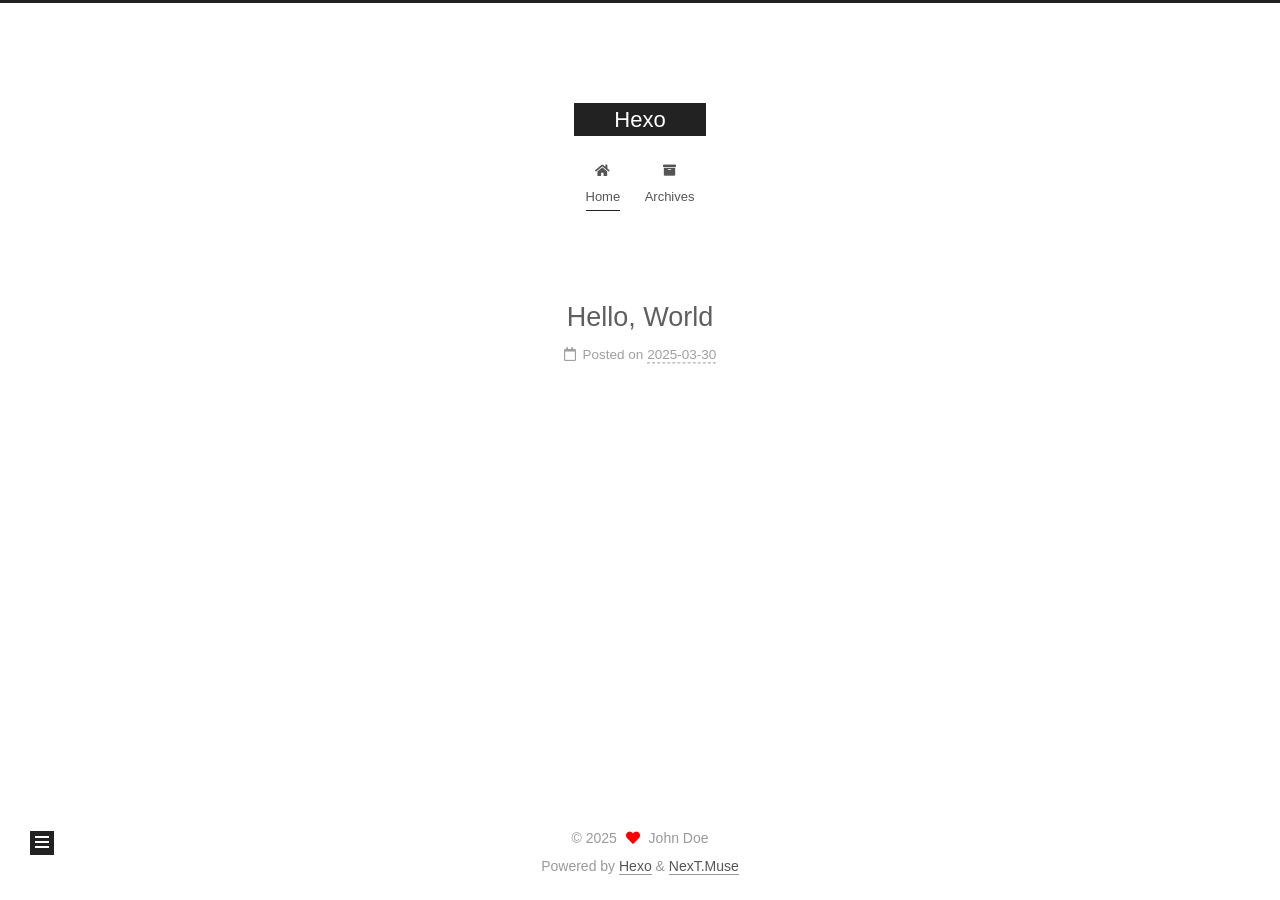
==== commit 0d892693: "Site updated: 2025-03-31 11:17:18" ====
--- a/index.html
+++ b/index.html
@@ -184,76 +184,6 @@
 
       
           
-      
-    </div>
-
-    
-    
-    
-      <footer class="post-footer">
-        <div class="post-eof"></div>
-      </footer>
-  </article>
-  
-  
-  
-
-      
-  
-  
-  <article itemscope itemtype="http://schema.org/Article" class="post-block" lang="en">
-    <link itemprop="mainEntityOfPage" href="http://example.com/2025/03/30/hello-world/">
-
-    <span hidden itemprop="author" itemscope itemtype="http://schema.org/Person">
-      <meta itemprop="image" content="/images/avatar.gif">
-      <meta itemprop="name" content="John Doe">
-      <meta itemprop="description" content="">
-    </span>
-
-    <span hidden itemprop="publisher" itemscope itemtype="http://schema.org/Organization">
-      <meta itemprop="name" content="Hexo">
-    </span>
-      <header class="post-header">
-        <h2 class="post-title" itemprop="name headline">
-          
-            <a href="/2025/03/30/hello-world/" class="post-title-link" itemprop="url">Hello World</a>
-        </h2>
-
-        <div class="post-meta">
-            <span class="post-meta-item">
-              <span class="post-meta-item-icon">
-                <i class="far fa-calendar"></i>
-              </span>
-              <span class="post-meta-item-text">Posted on</span>
-
-              <time title="Created: 2025-03-30 20:44:34" itemprop="dateCreated datePublished" datetime="2025-03-30T20:44:34+08:00">2025-03-30</time>
-            </span>
-
-          
-
-        </div>
-      </header>
-
-    
-    
-    
-    <div class="post-body" itemprop="articleBody">
-
-      
-          <p>Welcome to <a target="_blank" rel="noopener" href="https://hexo.io/">Hexo</a>! This is your very first post. Check <a target="_blank" rel="noopener" href="https://hexo.io/docs/">documentation</a> for more info. If you get any problems when using Hexo, you can find the answer in <a target="_blank" rel="noopener" href="https://hexo.io/docs/troubleshooting.html">troubleshooting</a> or you can ask me on <a target="_blank" rel="noopener" href="https://github.com/hexojs/hexo/issues">GitHub</a>.</p>
-<h2 id="Quick-Start"><a href="#Quick-Start" class="headerlink" title="Quick Start"></a>Quick Start</h2><h3 id="Create-a-new-post"><a href="#Create-a-new-post" class="headerlink" title="Create a new post"></a>Create a new post</h3><figure class="highlight bash"><table><tr><td class="gutter"><pre><span class="line">1</span><br></pre></td><td class="code"><pre><span class="line">$ hexo new <span class="string">&quot;My New Post&quot;</span></span><br></pre></td></tr></table></figure>
-
-<p>More info: <a target="_blank" rel="noopener" href="https://hexo.io/docs/writing.html">Writing</a></p>
-<h3 id="Run-server"><a href="#Run-server" class="headerlink" title="Run server"></a>Run server</h3><figure class="highlight bash"><table><tr><td class="gutter"><pre><span class="line">1</span><br></pre></td><td class="code"><pre><span class="line">$ hexo server</span><br></pre></td></tr></table></figure>
-
-<p>More info: <a target="_blank" rel="noopener" href="https://hexo.io/docs/server.html">Server</a></p>
-<h3 id="Generate-static-files"><a href="#Generate-static-files" class="headerlink" title="Generate static files"></a>Generate static files</h3><figure class="highlight bash"><table><tr><td class="gutter"><pre><span class="line">1</span><br></pre></td><td class="code"><pre><span class="line">$ hexo generate</span><br></pre></td></tr></table></figure>
-
-<p>More info: <a target="_blank" rel="noopener" href="https://hexo.io/docs/generating.html">Generating</a></p>
-<h3 id="Deploy-to-remote-sites"><a href="#Deploy-to-remote-sites" class="headerlink" title="Deploy to remote sites"></a>Deploy to remote sites</h3><figure class="highlight bash"><table><tr><td class="gutter"><pre><span class="line">1</span><br></pre></td><td class="code"><pre><span class="line">$ hexo deploy</span><br></pre></td></tr></table></figure>
-
-<p>More info: <a target="_blank" rel="noopener" href="https://hexo.io/docs/one-command-deployment.html">Deployment</a></p>
-
       
     </div>
 
@@ -334,7 +264,7 @@
       <div class="site-state-item site-state-posts">
           <a href="/archives/">
         
-          <span class="site-state-item-count">2</span>
+          <span class="site-state-item-count">1</span>
           <span class="site-state-item-name">posts</span>
         </a>
       </div>
